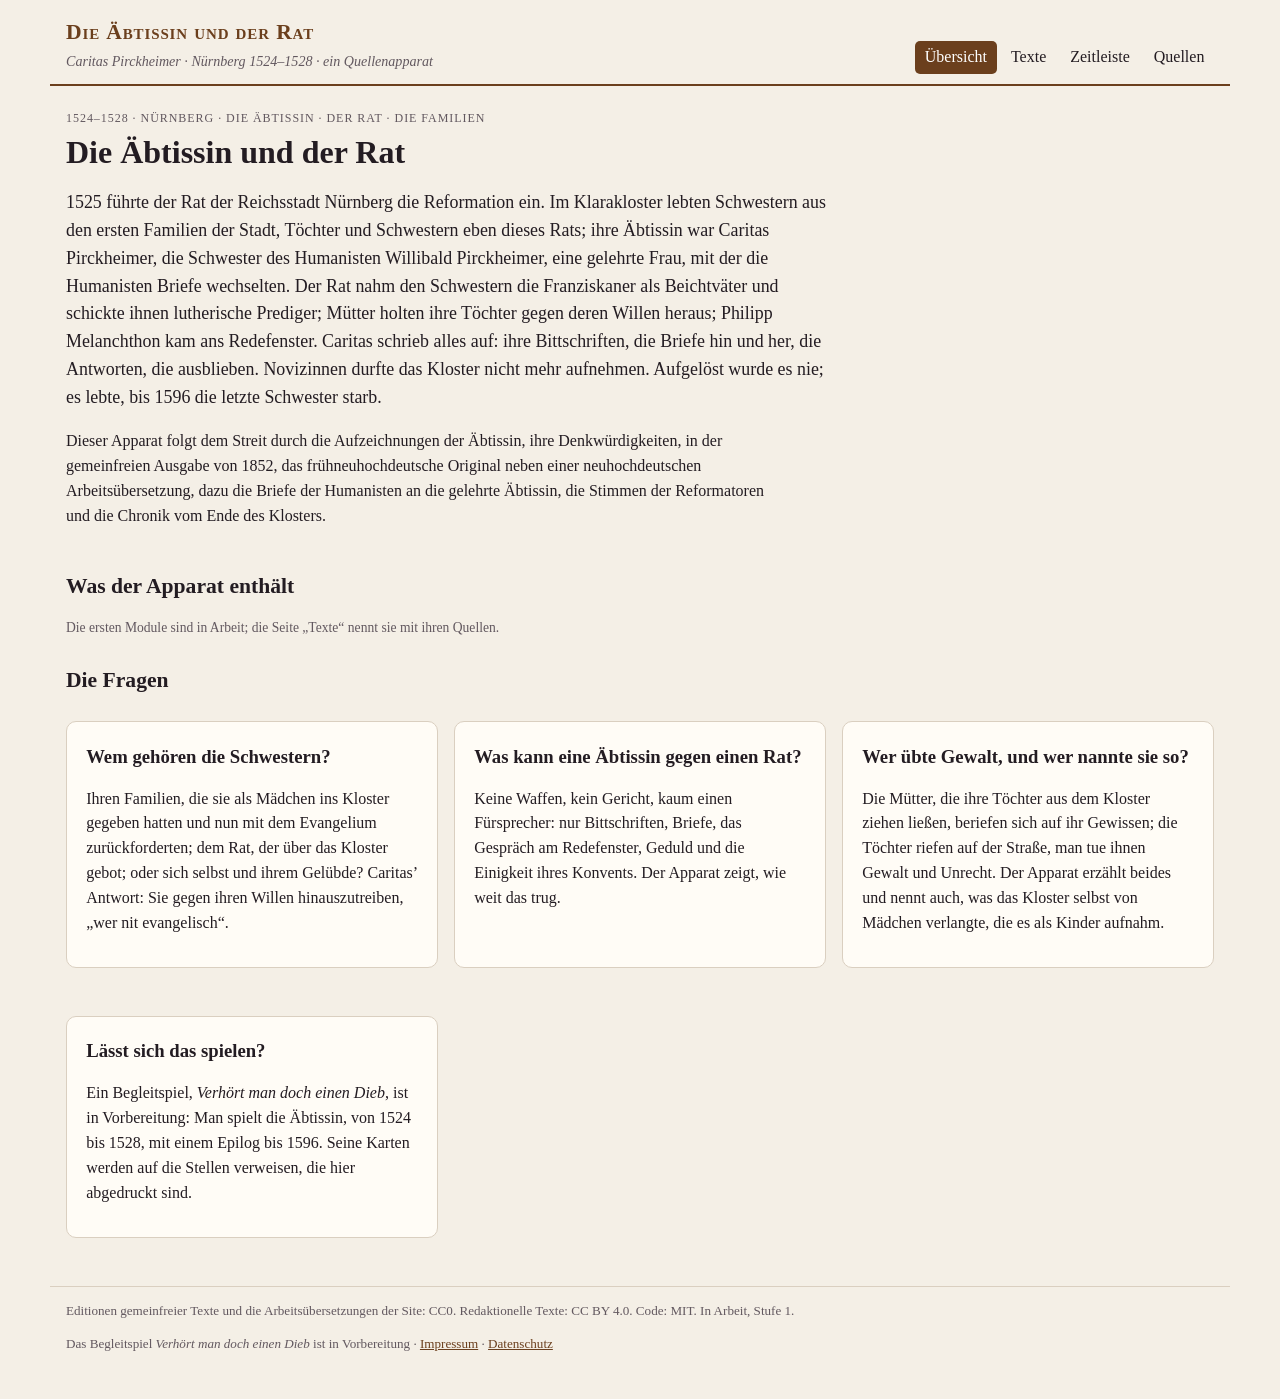
==== index.html @ 40e0b5da "Geruest (deutsch): Uebersicht, zehn geplante Module, Zeitleiste, Impressum und Datenschutz Abgeleite" ====
<!doctype html>
<html lang="de">
<head>
<meta charset="utf-8">
<meta name="viewport" content="width=device-width, initial-scale=1">
<title>Die Äbtissin und der Rat. Caritas Pirckheimer und das Nürnberger Klarakloster 1524–1528</title>
<meta name="description" content="Ein Quellenapparat zum Streit um das Nürnberger Klarakloster in der Reformation, 1524–1528: die Denkwürdigkeiten der Äbtissin Caritas Pirckheimer, Briefe, Bittschriften und Gegenstimmen, in gemeinfreien Editionen, das Original neben einer neuhochdeutschen Übersetzung.">
<meta property="og:type" content="website">
<meta property="og:url" content="https://die-aebtissin-und-der-rat.netlify.app/">
<meta property="og:title" content="Die Äbtissin und der Rat. Caritas Pirckheimer und das Nürnberger Klarakloster 1524–1528">
<meta property="og:description" content="Verhört man doch einen Dieb: wie eine Äbtissin ihr Kloster gegen den Rat ihrer Stadt verteidigte, in ihren eigenen Aufzeichnungen.">
<link rel="stylesheet" href="style.css">
</head>
<body>
<header class="top">
  <a class="brand" href="#/">
    <strong>Die Äbtissin und der Rat</strong>
    <em>Caritas Pirckheimer · Nürnberg 1524–1528 · ein Quellenapparat</em>
  </a>
  <nav>
    <a href="#/">Übersicht</a>
    <a href="#/texts">Texte</a>
    <a href="#/compare" id="navCompare" hidden>Vergleich</a>
    <a href="#/timeline">Zeitleiste</a>
    <a href="#/plates" id="navPlates" hidden>Tafeln</a>
    <a href="#/sources">Quellen</a>
  </nav>
</header>
<main id="view" aria-live="polite"></main>
<footer>
  <p>Editionen gemeinfreier Texte und die Arbeitsübersetzungen der Site: CC0. Redaktionelle Texte: CC BY 4.0. Code: MIT. In Arbeit, Stufe 1.</p>
  <p>Das Begleitspiel <em>Verhört man doch einen Dieb</em> ist in Vorbereitung · <a href="legal.html#notice">Impressum</a> · <a href="legal.html#privacy">Datenschutz</a></p>
</footer>
<script src="app.js"></script>
</body>
</html>
---- style.css ----
:root{
  --paper:#f4efe6; --panel:#fffcf6; --ink:#231c22; --ink2:#62585f; --line:#dacfc0;
  --red:#6b3f1d; --gold:#8a6d2f; --sea:#2f5d62;
  --konvent:#5e4a7d; --rat:#8c1c2b; --familien:#3f5a2a; --reform:#2f4f7a; --nachwelt:#7a7064;
  --serif:"Iowan Old Style","Palatino Linotype",Palatino,"Book Antiqua",Georgia,serif;
}
*{box-sizing:border-box}
body{margin:0; background:var(--paper); color:var(--ink); font-family:var(--serif); line-height:1.55}
a{color:var(--red)}
.top{display:flex; justify-content:space-between; align-items:flex-end; flex-wrap:wrap; gap:.6rem 1.5rem;
  max-width:1180px; margin:0 auto; padding:1rem 16px .6rem; border-bottom:2px solid var(--red)}
.brand{text-decoration:none; color:inherit}
.brand strong{display:block; font-size:1.35rem; color:var(--red); font-variant:small-caps; letter-spacing:.04em}
.brand em{font-size:.88rem; color:var(--ink2)}
.top nav{display:flex; gap:.3rem; flex-wrap:wrap}
.top nav a{text-decoration:none; color:var(--ink); padding:.25rem .6rem; border-radius:5px}
.top nav a.on{background:var(--red); color:#fff}
main{max-width:1180px; margin:0 auto; padding:1.2rem 16px 2rem}
footer{max-width:1180px; margin:0 auto; padding:0 16px 2rem; font-size:.82rem; color:var(--ink2); border-top:1px solid var(--line)}
h1{font-size:2rem; margin:.2rem 0 .6rem; line-height:1.2}
h2{font-size:1.35rem; margin:1.6rem 0 .5rem}
h3{margin:.2rem 0 .3rem}
.lede{font-size:1.12rem; max-width:48rem}
.fine{font-size:.85rem; color:var(--ink2)}
.tag{font-size:.75rem; letter-spacing:.08em; text-transform:uppercase; color:var(--ink2)}
.panel{background:var(--panel); border:1px solid var(--line); border-radius:10px; padding:1rem 1.2rem; margin:1rem 0}
.readable{max-width:44rem}
.grid{display:grid; gap:1rem}
.g2{grid-template-columns:repeat(auto-fill,minmax(300px,1fr))}
.g4{grid-template-columns:repeat(auto-fill,minmax(210px,1fr))}
.card{background:var(--panel); border:1px solid var(--line); border-radius:10px; padding:.9rem 1rem; text-decoration:none; color:inherit; display:block}
a.card:hover{border-color:var(--red)}
.card.planned{opacity:.72; border-style:dashed}
.side{display:inline-block; font-size:.72rem; padding:0 .45rem; border-radius:99px; color:#fff; letter-spacing:.03em}
.side.konvent{background:var(--konvent)} .side.rat{background:var(--rat)} .side.familien{background:var(--familien)}
.side.reform{background:var(--reform)} .side.nachwelt{background:var(--nachwelt)}
.hero{display:grid; grid-template-columns:minmax(0,1.5fr) minmax(0,1fr); gap:1.5rem; align-items:start}
.hero.one{grid-template-columns:1fr}
.hero img{width:100%; border-radius:8px; border:1px solid var(--line)}
figure{margin:0}
figcaption{font-size:.85rem; color:var(--ink2); margin-top:.4rem}
.quote{border-left:3px solid var(--red); padding:.2rem 0 .2rem 1rem; margin:1rem 0; font-style:italic}
/* reader */
.toc{display:flex; flex-wrap:wrap; gap:.4rem; margin:.6rem 0 1rem}
.toc a{border:1px solid var(--line); border-radius:6px; padding:.2rem .6rem; text-decoration:none; color:var(--ink); background:var(--panel); font-size:.9rem}
.toc a.on{border-color:var(--red); background:var(--red); color:#fff}
.langbar{display:flex; gap:.3rem; margin:.4rem 0 1rem}
.langbar button{font:inherit; font-size:.85rem; background:var(--panel); border:1px solid var(--line); border-radius:6px; padding:.2rem .7rem; cursor:pointer}
.langbar button.on{background:var(--ink); color:var(--paper); border-color:var(--ink)}
.unit{display:grid; grid-template-columns:4.6rem minmax(0,1fr); gap:.3rem .8rem; padding:.55rem 0; border-bottom:1px dotted var(--line)}
.unit .num{font-size:.78rem; color:var(--ink2); text-align:right; padding-top:.2rem}
.unit .num a{color:inherit; text-decoration:none}
.unit .pg{display:block; font-size:.7rem; line-height:1.25; margin-top:.3rem; color:var(--ink2); opacity:.85}
.unit.hl{background:#efdfe6}
.unit .cols{display:grid; grid-template-columns:1fr 1fr; gap:1.2rem}
.unit .cols.one{grid-template-columns:1fr}
.unit .orig{color:var(--ink2)}
.unit .orig[lang=grc]{font-family:"Gentium Plus","Gentium Book Plus","Palatino Linotype","GFS Didot","Times New Roman",serif; color:var(--ink); font-size:1.02em; line-height:1.6}
.unit.label .text{font-variant:small-caps; letter-spacing:.03em; font-weight:600; color:var(--red)}
.unit h4{margin:0 0 .3rem; font-size:.95rem; color:var(--red)}
.unit .text,.unit .orig{white-space:pre-line}
.unit .orig[dir=rtl]{font-family:"Traditional Arabic","Sakkal Majalla","Noto Naskh Arabic","Geeza Pro",serif; font-size:1.3em; line-height:1.9; color:var(--ink)}
.unit .translit{margin-top:.5rem; font-size:.88em; font-style:italic; color:var(--ink2)}
.note{grid-column:2; font-size:.84rem; color:var(--ink2); border-left:2px solid var(--gold); padding-left:.6rem}
.hinweis{font-size:.9rem}
/* timeline */
.tl{position:relative; margin:1rem 0 0 .6rem; padding-left:1.4rem; border-left:2px solid var(--line)}
.st{position:relative; margin:0 0 1.2rem; display:grid; grid-template-columns:minmax(0,1fr) 140px; gap:1rem; align-items:start}
.st::before{content:""; position:absolute; left:-1.95rem; top:.35rem; width:12px; height:12px; border-radius:50%; background:var(--c,var(--ink)); border:2px solid var(--paper)}
.st .d{font-size:.82rem; color:var(--ink2)}
.st img{width:140px; border-radius:6px; border:1px solid var(--line)}
.st p{margin:.2rem 0}
.legend{display:flex; flex-wrap:wrap; gap:.4rem}
/* plates */
.plate img{width:100%; border-radius:6px; border:1px solid var(--line); background:#fff}
.lightbox{position:fixed; inset:0; background:rgba(20,16,12,.85); display:flex; align-items:center; justify-content:center; padding:16px; z-index:10}
.lightbox img{max-width:100%; max-height:86vh; border-radius:6px}
.lightbox .cap{color:#f5efe2; max-width:44rem; font-size:.9rem; margin-top:.6rem}
.lightbox figure{text-align:center}
/* compare */
.cmp{display:grid; gap:1rem; margin-top:1rem}
.cmp.n2{grid-template-columns:1fr 1fr}
.cmp.n3{grid-template-columns:repeat(3,minmax(0,1fr))}
.cmp.n4{grid-template-columns:1fr 1fr}
.voice{background:var(--panel); border:1px solid var(--line); border-radius:10px; padding:.8rem 1rem}
.vhead{border-bottom:1px solid var(--line); padding-bottom:.5rem; margin-bottom:.5rem}
.vunit{margin:.7rem 0}
.vunit .text{white-space:pre-line}
@media (max-width:760px){
  .cmp.n2,.cmp.n3,.cmp.n4{grid-template-columns:1fr}
  .hero{grid-template-columns:1fr}
  .unit .cols{grid-template-columns:1fr}
  .st{grid-template-columns:1fr}
  .st img{width:110px}
  h1{font-size:1.6rem}
}
@media (prefers-color-scheme: dark){
  :root:not([data-theme="light"]){--paper:#1c171b; --panel:#262026; --ink:#ece4ea; --ink2:#b3a8b0; --line:#43383f; --red:#d9a77c}
  :root:not([data-theme="light"]) .unit.hl{background:#3a2a35}
  :root:not([data-theme="light"]) .top nav a.on, :root:not([data-theme="light"]) .toc a.on{color:#1c171b}
}
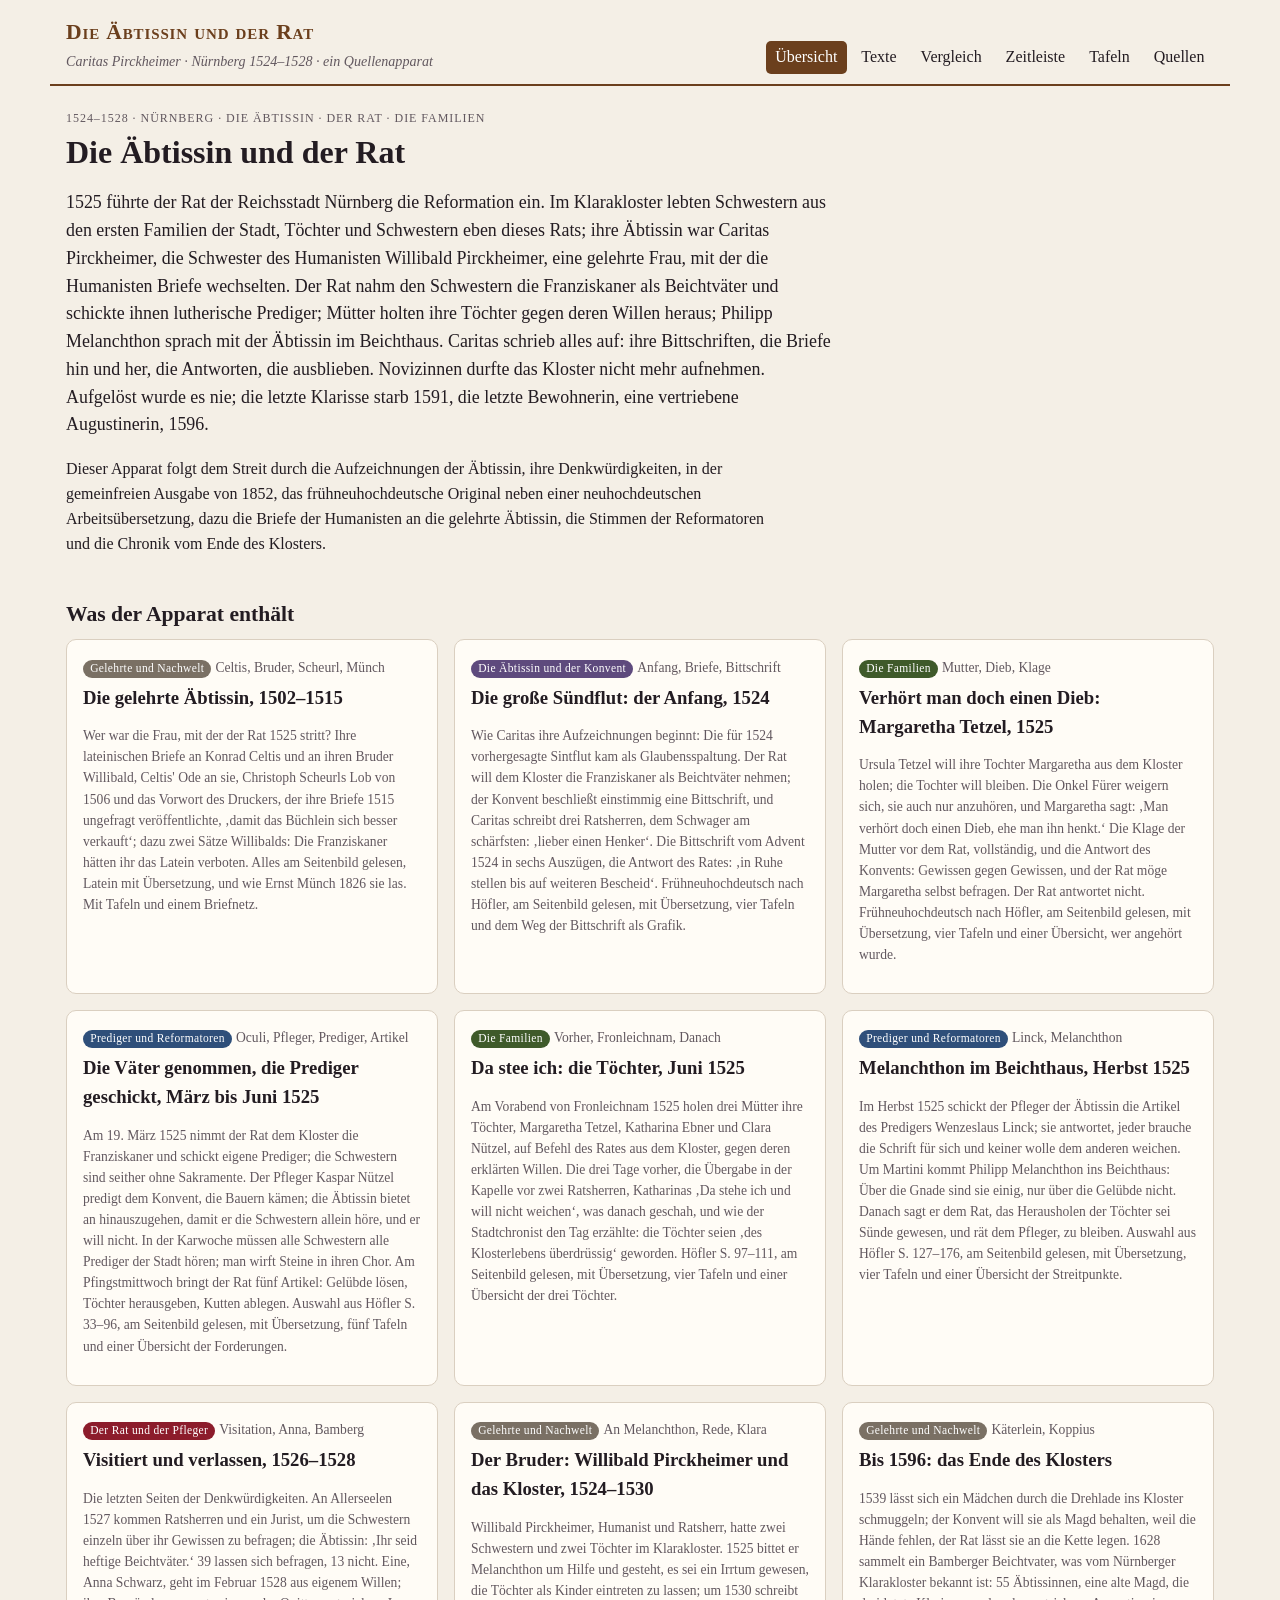
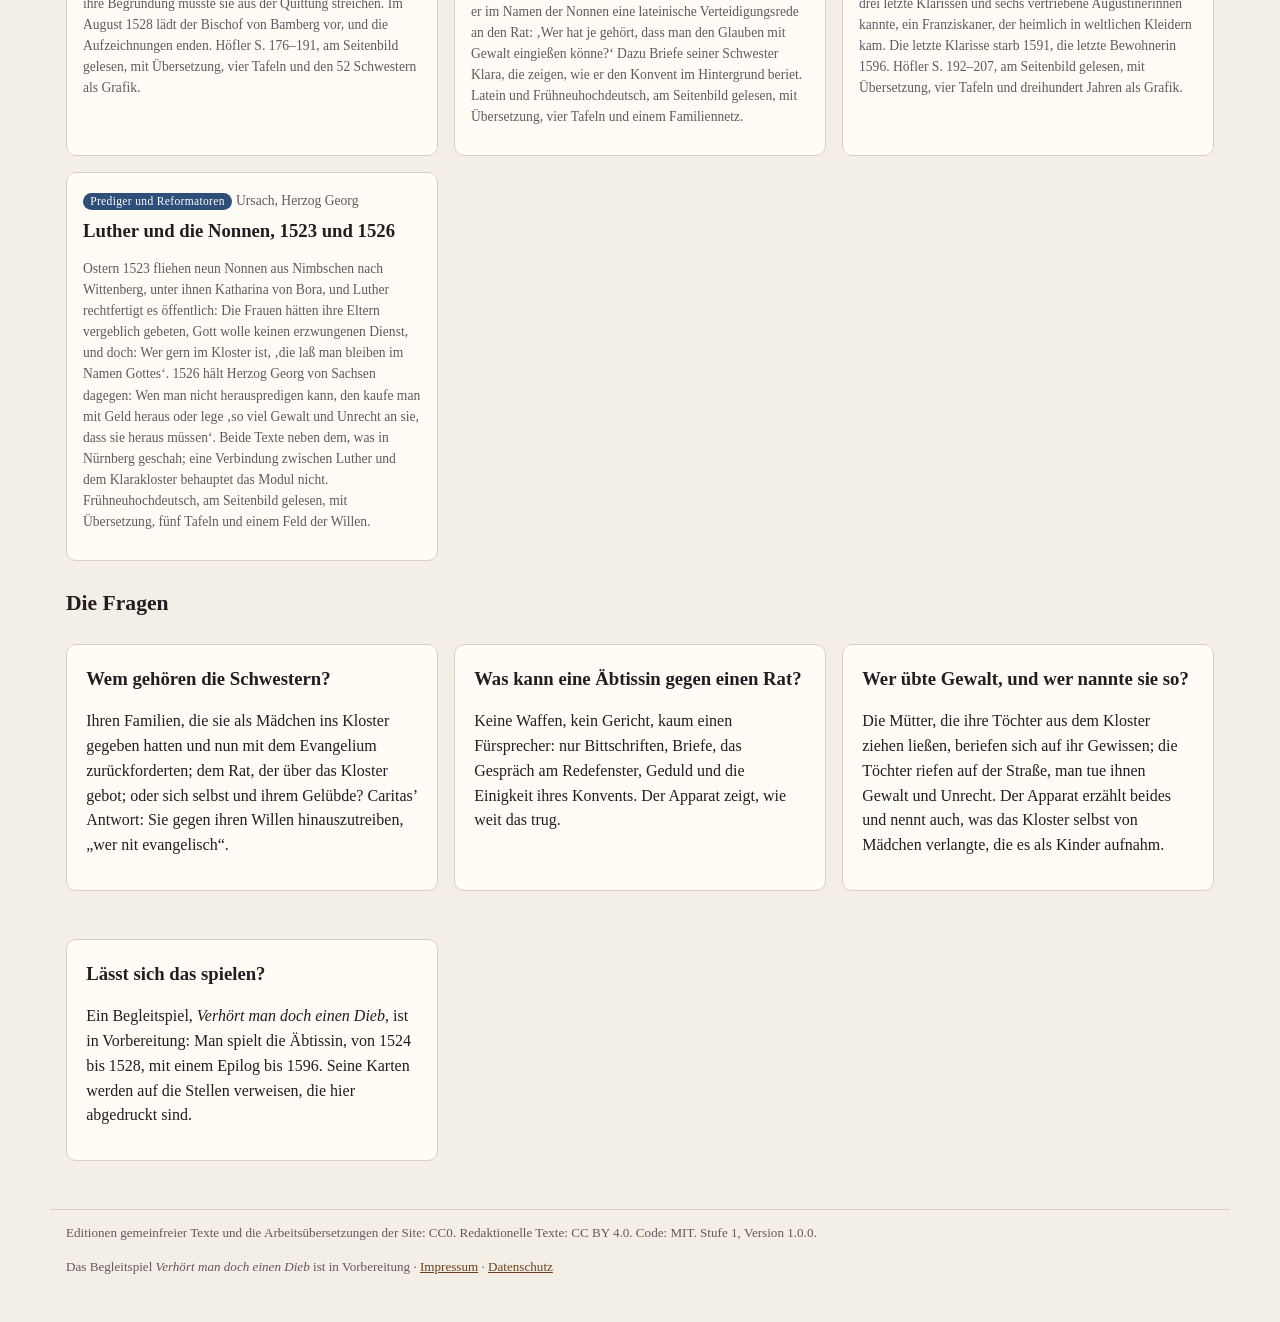
==== commit 4132bfce: "Stufe 1 geschlossen: README, CITATION.cff, .zenodo.json, Liste der nicht aufgenommenen Quellen Fussz" ====
--- a/index.html
+++ b/index.html
@@ -28,7 +28,7 @@
 </header>
 <main id="view" aria-live="polite"></main>
 <footer>
-  <p>Editionen gemeinfreier Texte und die Arbeitsübersetzungen der Site: CC0. Redaktionelle Texte: CC BY 4.0. Code: MIT. In Arbeit, Stufe 1.</p>
+  <p>Editionen gemeinfreier Texte und die Arbeitsübersetzungen der Site: CC0. Redaktionelle Texte: CC BY 4.0. Code: MIT. Stufe 1, Version 1.0.0.</p>
   <p>Das Begleitspiel <em>Verhört man doch einen Dieb</em> ist in Vorbereitung · <a href="legal.html#notice">Impressum</a> · <a href="legal.html#privacy">Datenschutz</a></p>
 </footer>
 <script src="app.js"></script>
--- a/style.css
+++ b/style.css
@@ -58,7 +58,7 @@
 .unit .orig[lang=grc]{font-family:"Gentium Plus","Gentium Book Plus","Palatino Linotype","GFS Didot","Times New Roman",serif; color:var(--ink); font-size:1.02em; line-height:1.6}
 .unit.label .text{font-variant:small-caps; letter-spacing:.03em; font-weight:600; color:var(--red)}
 .unit h4{margin:0 0 .3rem; font-size:.95rem; color:var(--red)}
-.unit .text,.unit .orig{white-space:pre-line}
+.unit .text,.unit .orig{white-space:pre-wrap}
 .unit .orig[dir=rtl]{font-family:"Traditional Arabic","Sakkal Majalla","Noto Naskh Arabic","Geeza Pro",serif; font-size:1.3em; line-height:1.9; color:var(--ink)}
 .unit .translit{margin-top:.5rem; font-size:.88em; font-style:italic; color:var(--ink2)}
 .note{grid-column:2; font-size:.84rem; color:var(--ink2); border-left:2px solid var(--gold); padding-left:.6rem}
@@ -73,6 +73,11 @@
 .legend{display:flex; flex-wrap:wrap; gap:.4rem}
 /* plates */
 .plate img{width:100%; border-radius:6px; border:1px solid var(--line); background:#fff}
+.secplates{margin:1rem 0}
+.secplates figcaption{font-size:.85rem}
+.viz{margin:1rem 0; overflow-x:auto; border:1px solid var(--line); border-radius:8px; padding:.6rem; background:var(--panel)}
+.viz svg{display:block; width:100%; min-width:600px; height:auto}
+.viz .vcap{font-size:.85rem; margin:.4rem 0 0}
 .lightbox{position:fixed; inset:0; background:rgba(20,16,12,.85); display:flex; align-items:center; justify-content:center; padding:16px; z-index:10}
 .lightbox img{max-width:100%; max-height:86vh; border-radius:6px}
 .lightbox .cap{color:#f5efe2; max-width:44rem; font-size:.9rem; margin-top:.6rem}
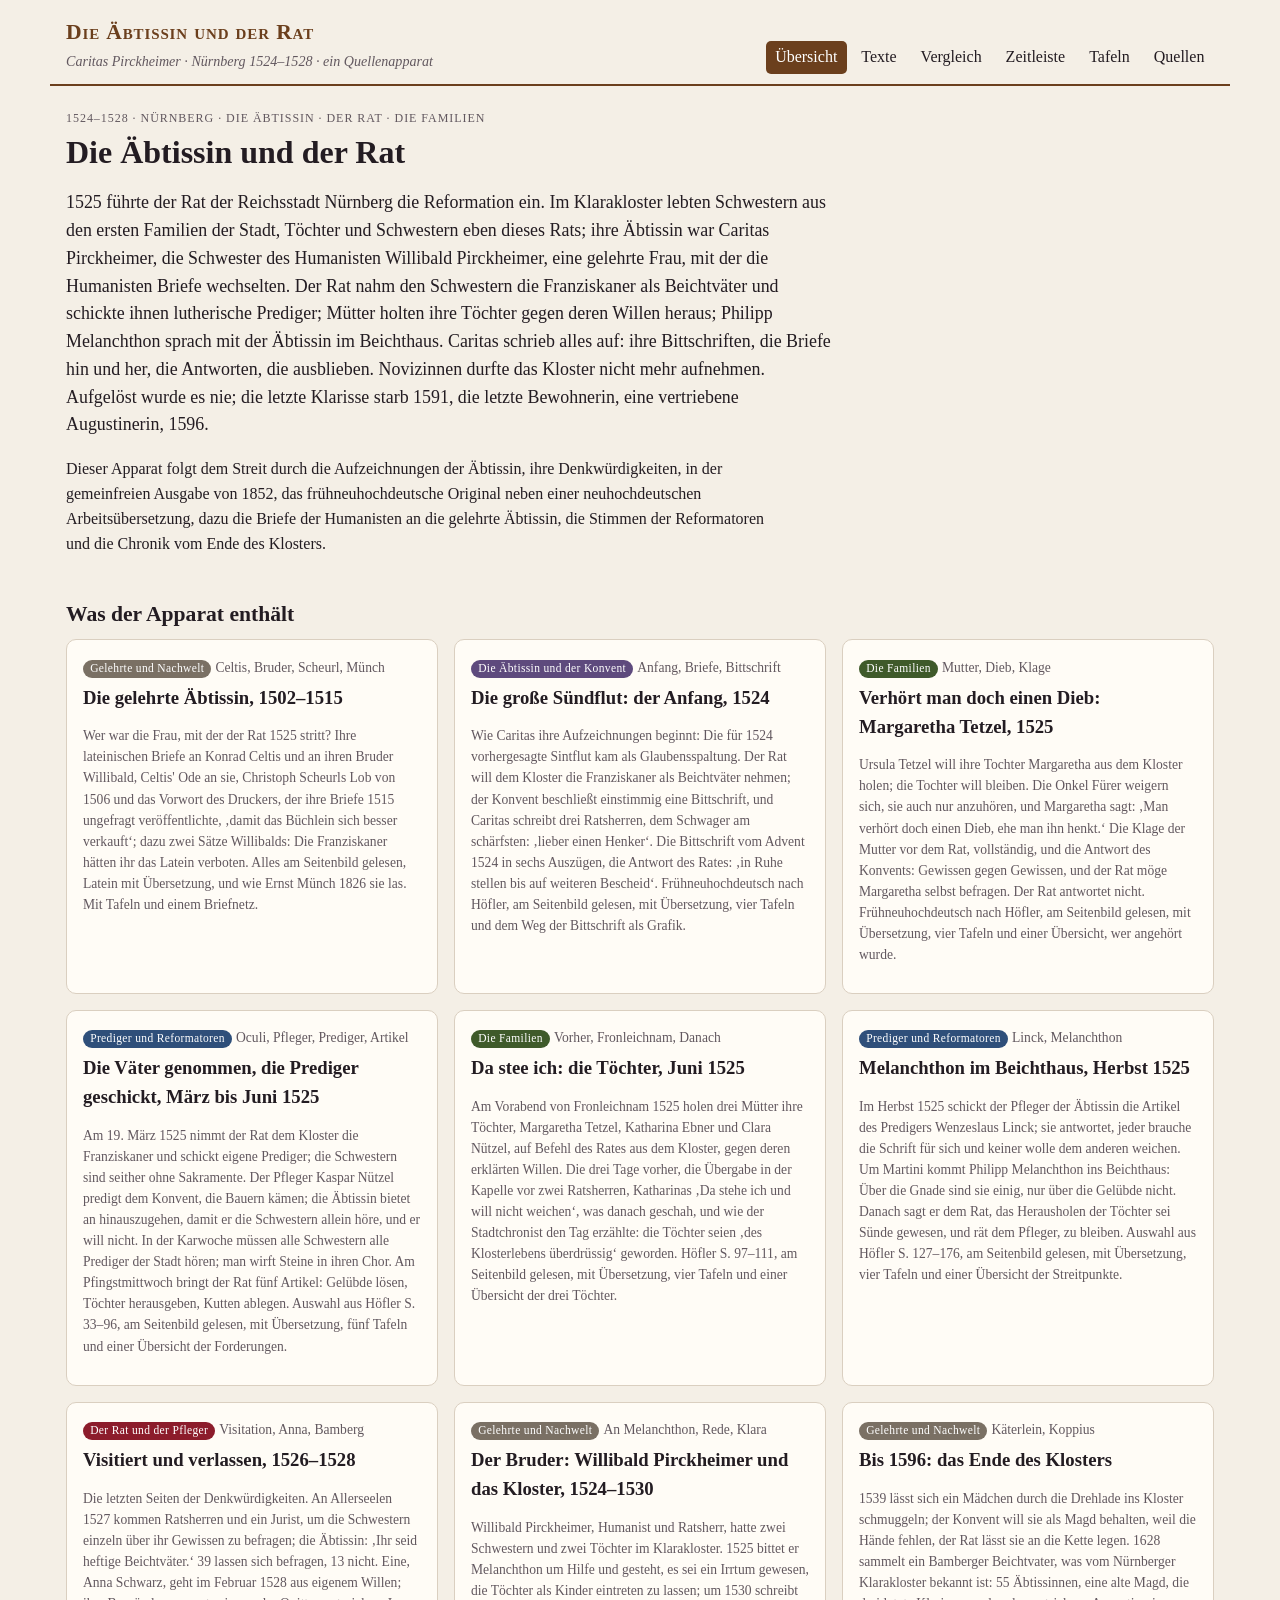
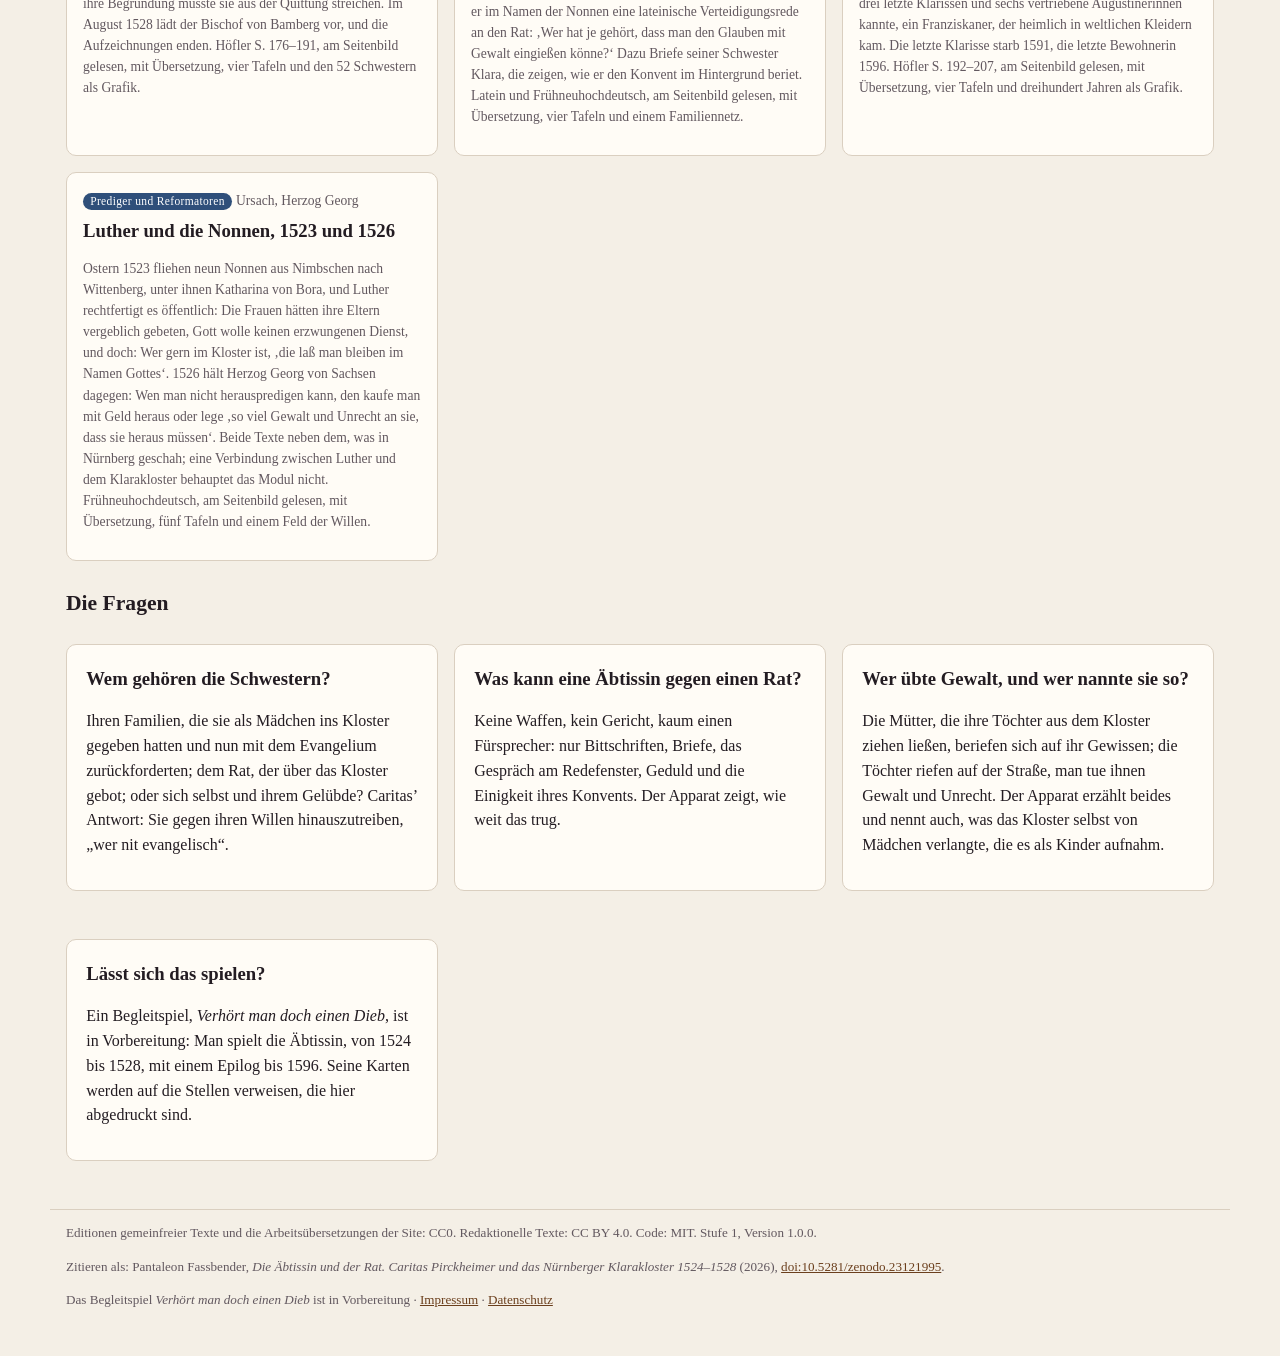
==== commit 3ee98168: "DOI 10.5281/zenodo.23121995 (v1.0.0 10.5281/zenodo.23121996): README, CITATION.cff, Zitierhinweis Co" ====
--- a/index.html
+++ b/index.html
@@ -29,6 +29,7 @@
 <main id="view" aria-live="polite"></main>
 <footer>
   <p>Editionen gemeinfreier Texte und die Arbeitsübersetzungen der Site: CC0. Redaktionelle Texte: CC BY 4.0. Code: MIT. Stufe 1, Version 1.0.0.</p>
+  <p>Zitieren als: Pantaleon Fassbender, <em>Die Äbtissin und der Rat. Caritas Pirckheimer und das Nürnberger Klarakloster 1524–1528</em> (2026), <a href="https://doi.org/10.5281/zenodo.23121995">doi:10.5281/zenodo.23121995</a>.</p>
   <p>Das Begleitspiel <em>Verhört man doch einen Dieb</em> ist in Vorbereitung · <a href="legal.html#notice">Impressum</a> · <a href="legal.html#privacy">Datenschutz</a></p>
 </footer>
 <script src="app.js"></script>
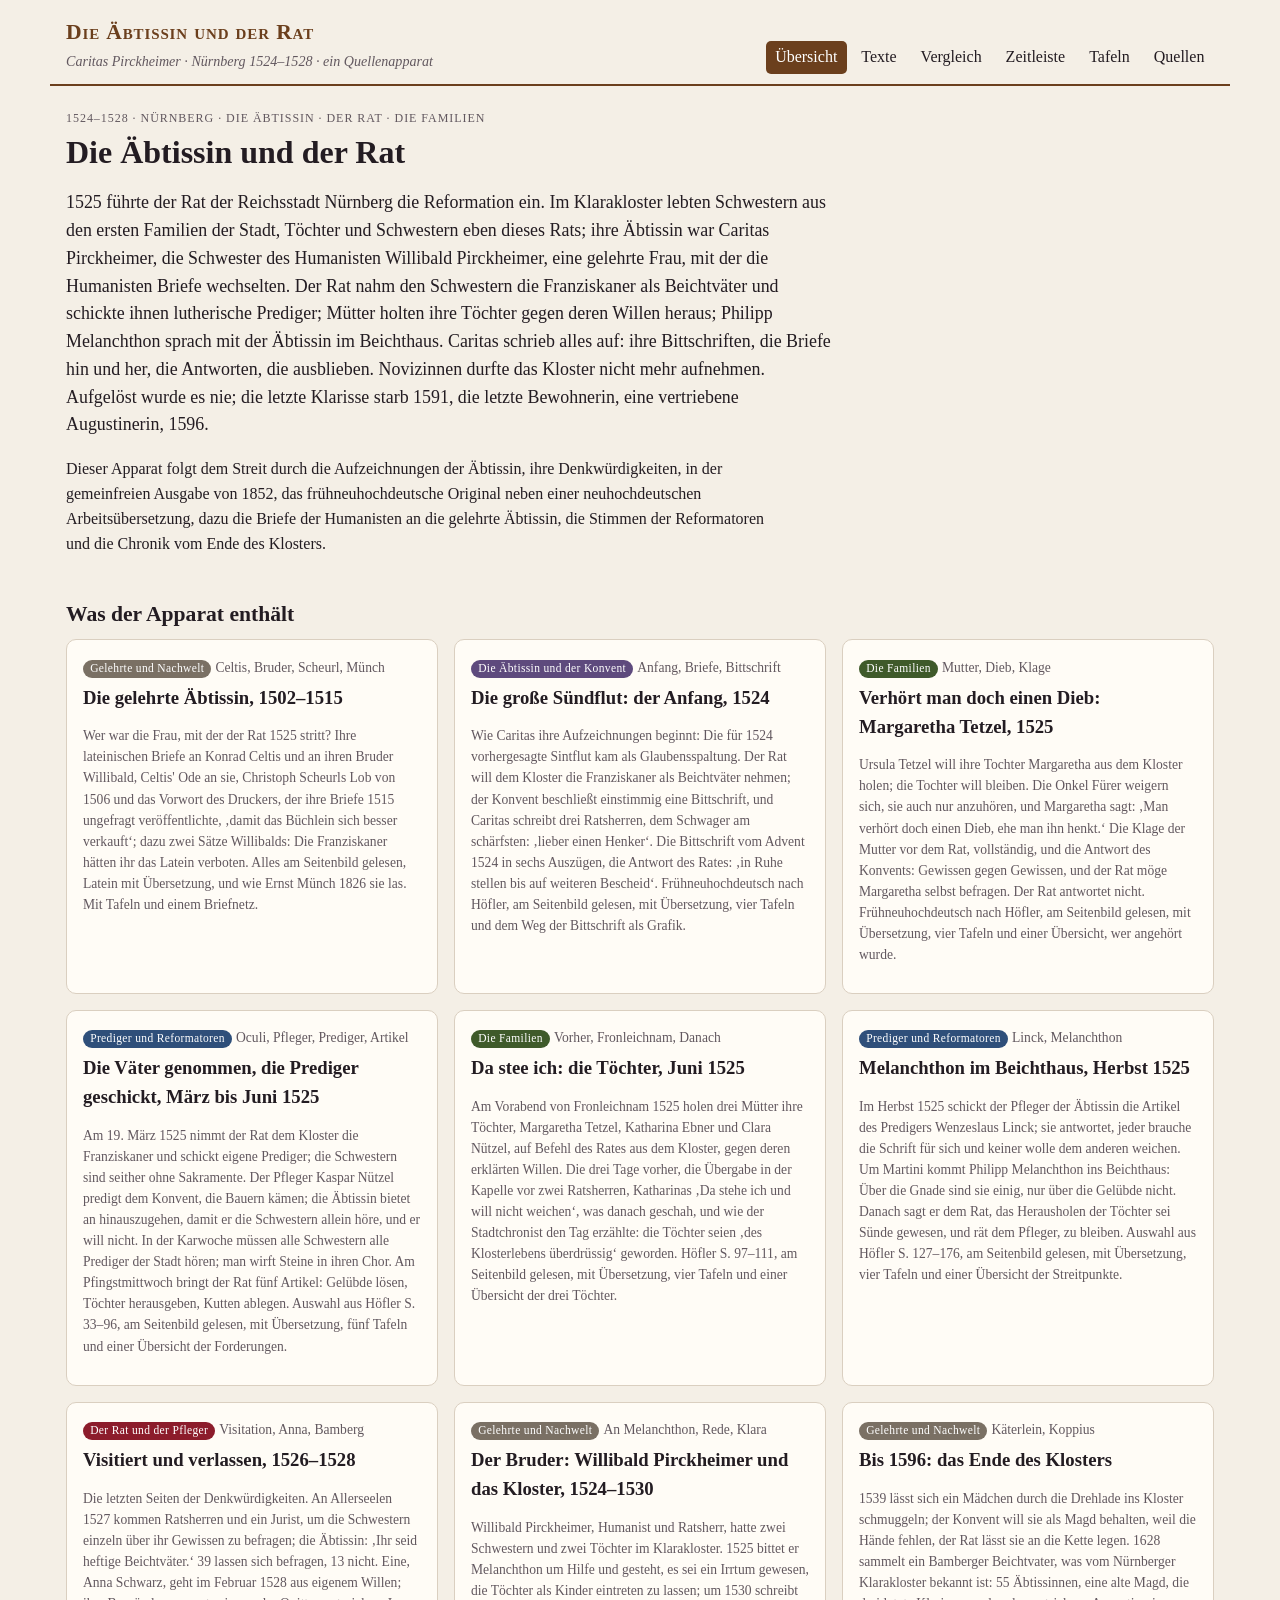
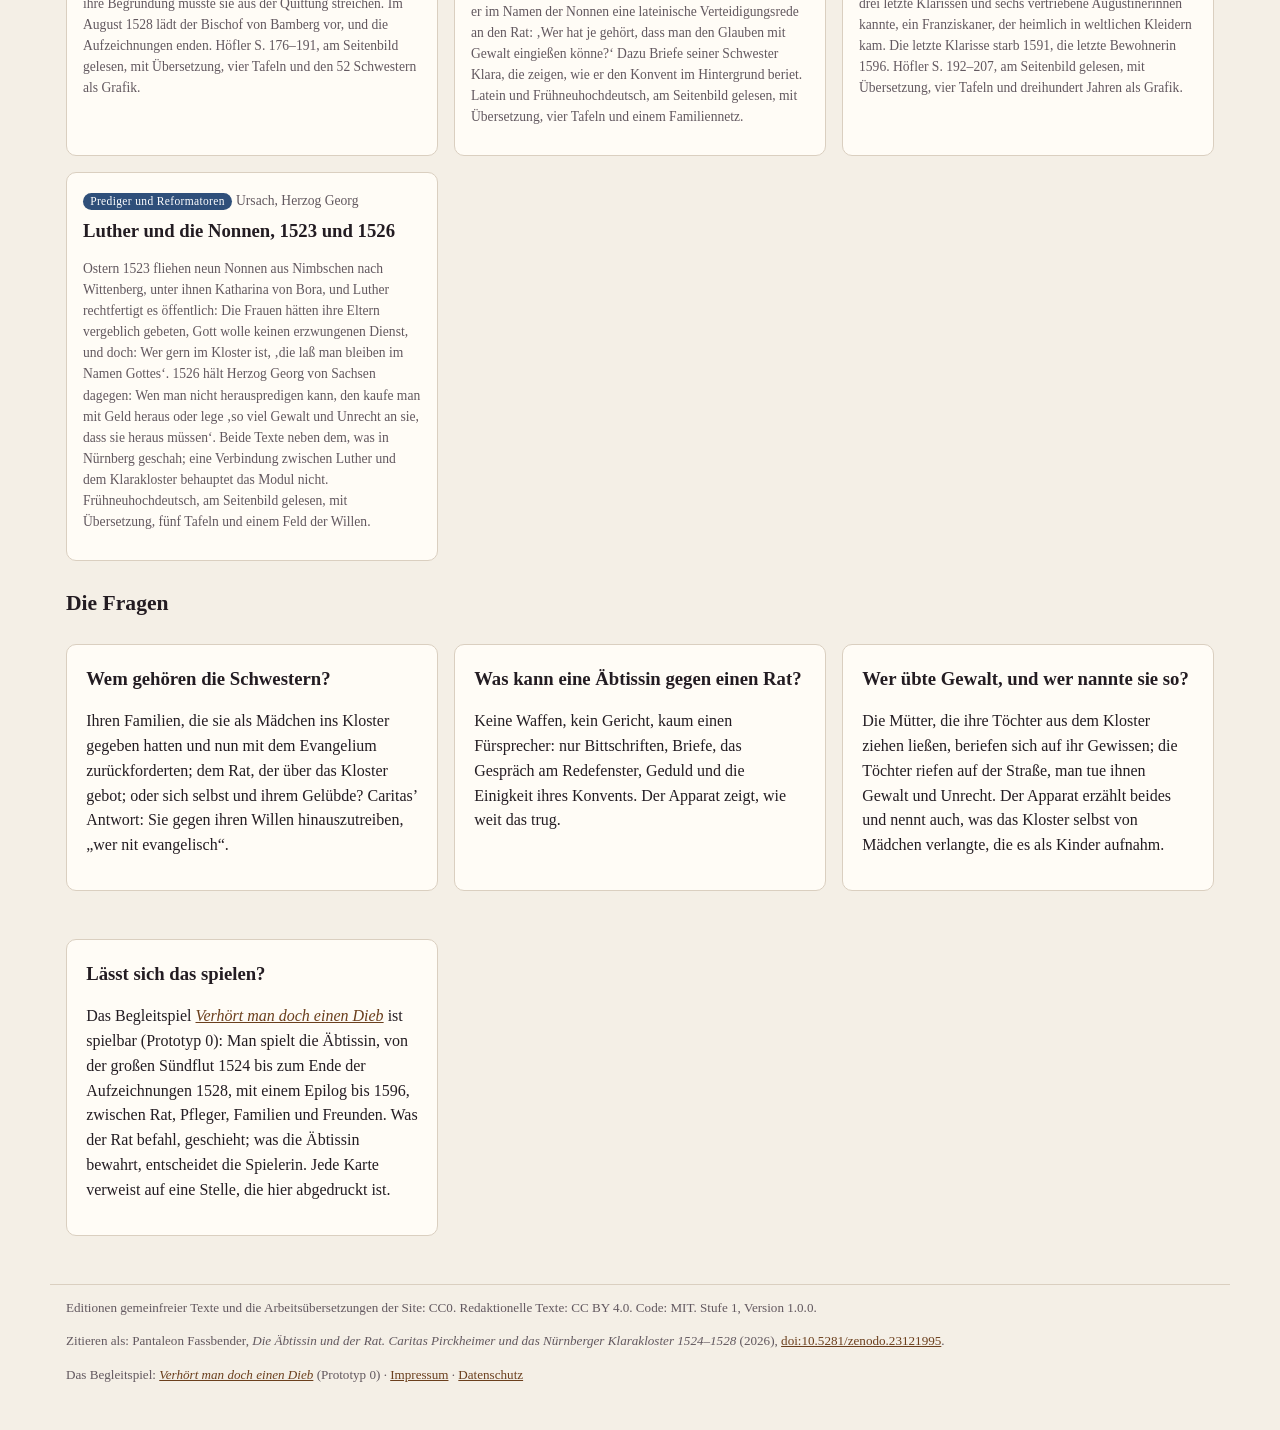
==== commit dfb892e2: "Uebersicht, Fusszeile, README: Begleitspiel spielbar (Prototyp 0) Co-Authored-By: Claude Opus 5.5 <n" ====
--- a/index.html
+++ b/index.html
@@ -30,7 +30,7 @@
 <footer>
   <p>Editionen gemeinfreier Texte und die Arbeitsübersetzungen der Site: CC0. Redaktionelle Texte: CC BY 4.0. Code: MIT. Stufe 1, Version 1.0.0.</p>
   <p>Zitieren als: Pantaleon Fassbender, <em>Die Äbtissin und der Rat. Caritas Pirckheimer und das Nürnberger Klarakloster 1524–1528</em> (2026), <a href="https://doi.org/10.5281/zenodo.23121995">doi:10.5281/zenodo.23121995</a>.</p>
-  <p>Das Begleitspiel <em>Verhört man doch einen Dieb</em> ist in Vorbereitung · <a href="legal.html#notice">Impressum</a> · <a href="legal.html#privacy">Datenschutz</a></p>
+  <p>Das Begleitspiel: <a href="https://verhoert-man-doch-einen-dieb.netlify.app/"><em>Verhört man doch einen Dieb</em></a> (Prototyp 0) · <a href="legal.html#notice">Impressum</a> · <a href="legal.html#privacy">Datenschutz</a></p>
 </footer>
 <script src="app.js"></script>
 </body>
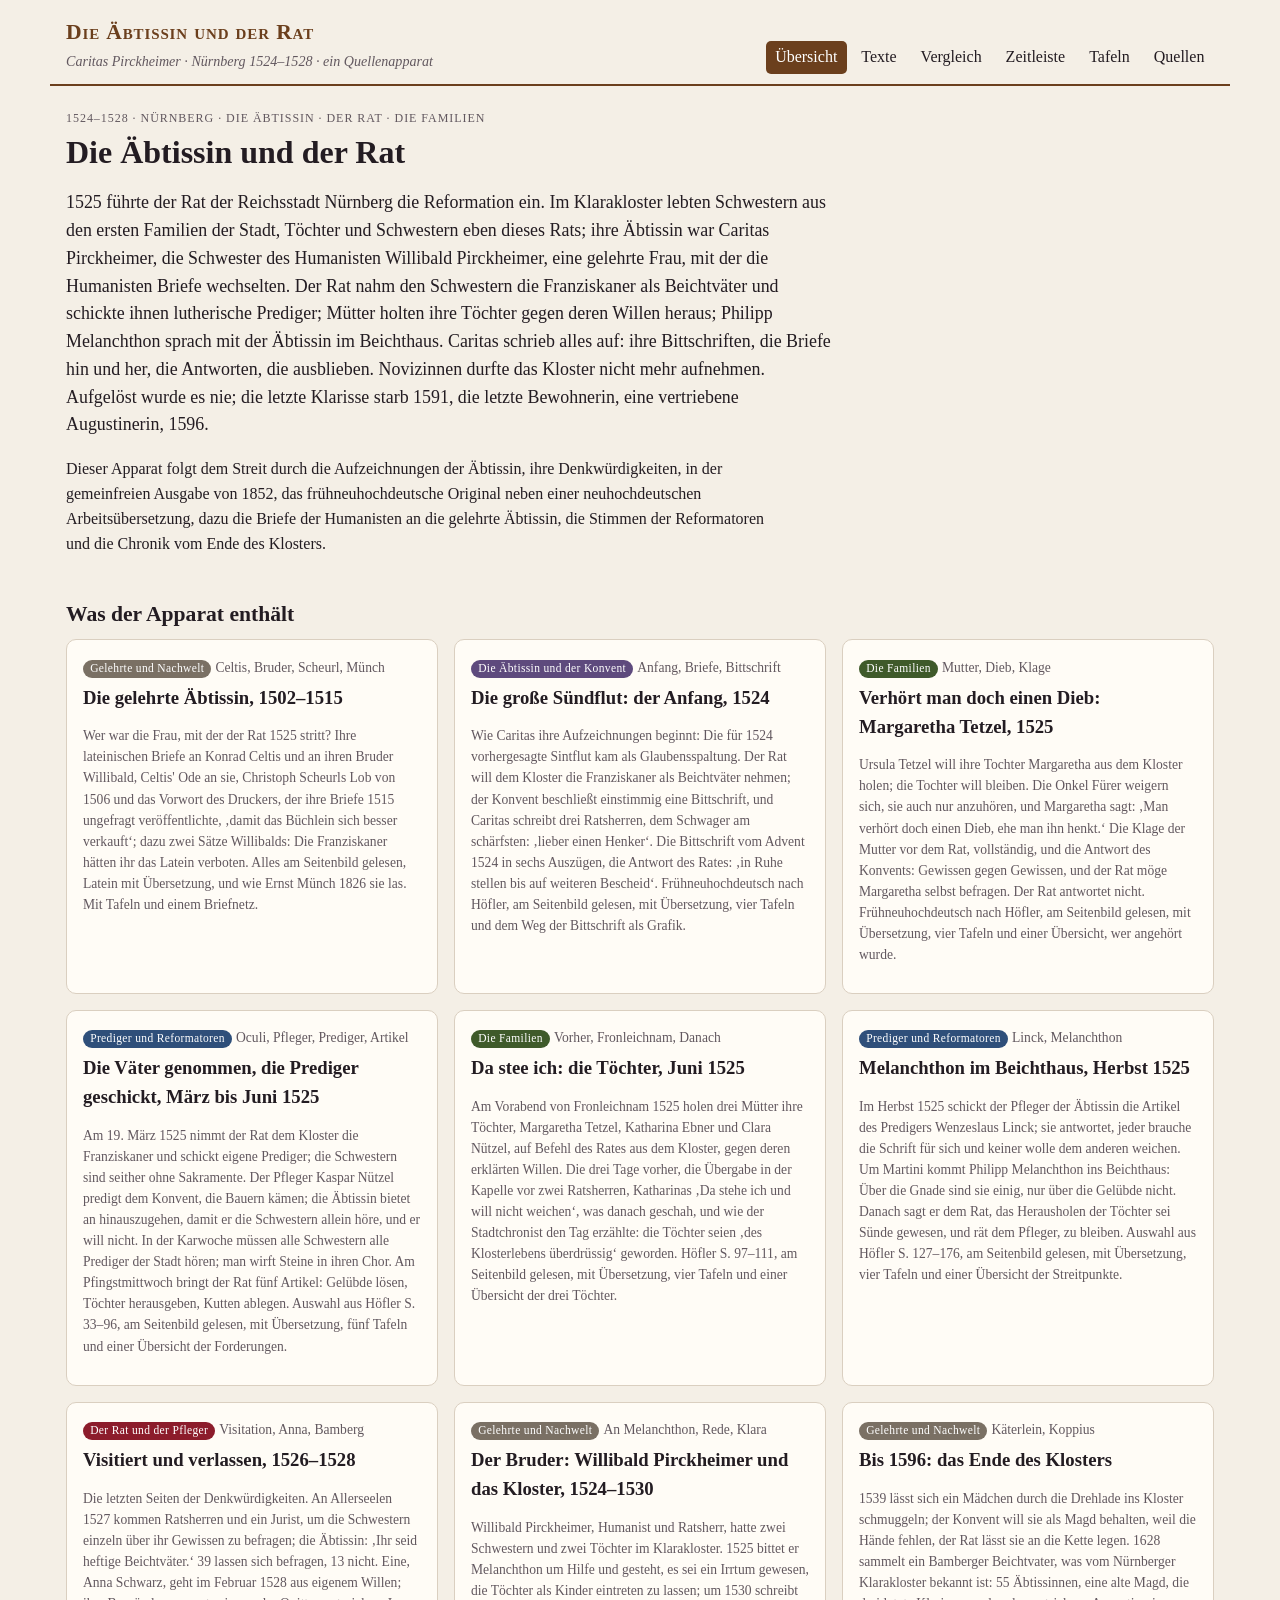
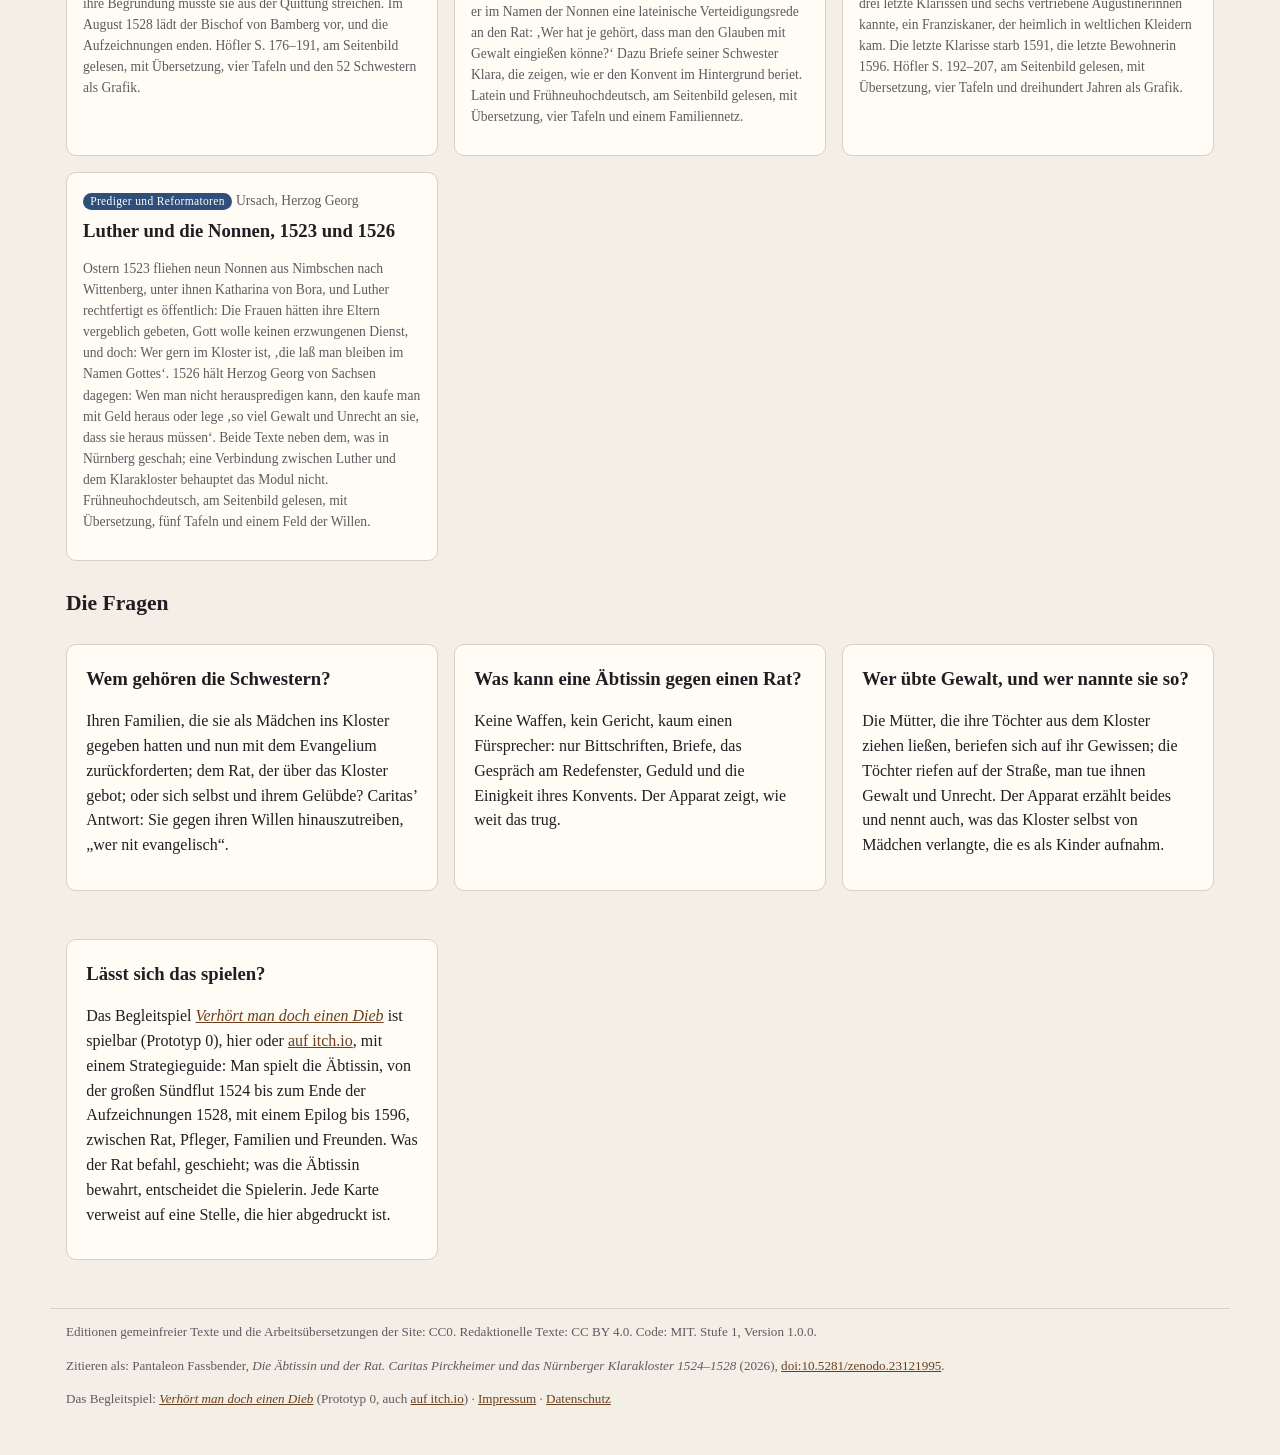
==== commit 0e0830b7: "Uebersicht, Fusszeile, README: Begleitspiel auch auf itch.io, mit Strategieguide Co-Authored-By: Cla" ====
--- a/index.html
+++ b/index.html
@@ -30,7 +30,7 @@
 <footer>
   <p>Editionen gemeinfreier Texte und die Arbeitsübersetzungen der Site: CC0. Redaktionelle Texte: CC BY 4.0. Code: MIT. Stufe 1, Version 1.0.0.</p>
   <p>Zitieren als: Pantaleon Fassbender, <em>Die Äbtissin und der Rat. Caritas Pirckheimer und das Nürnberger Klarakloster 1524–1528</em> (2026), <a href="https://doi.org/10.5281/zenodo.23121995">doi:10.5281/zenodo.23121995</a>.</p>
-  <p>Das Begleitspiel: <a href="https://verhoert-man-doch-einen-dieb.netlify.app/"><em>Verhört man doch einen Dieb</em></a> (Prototyp 0) · <a href="legal.html#notice">Impressum</a> · <a href="legal.html#privacy">Datenschutz</a></p>
+  <p>Das Begleitspiel: <a href="https://verhoert-man-doch-einen-dieb.netlify.app/"><em>Verhört man doch einen Dieb</em></a> (Prototyp 0, auch <a href="https://leofassb.itch.io/verhoert-man-doch-einen-dieb">auf itch.io</a>) · <a href="legal.html#notice">Impressum</a> · <a href="legal.html#privacy">Datenschutz</a></p>
 </footer>
 <script src="app.js"></script>
 </body>
